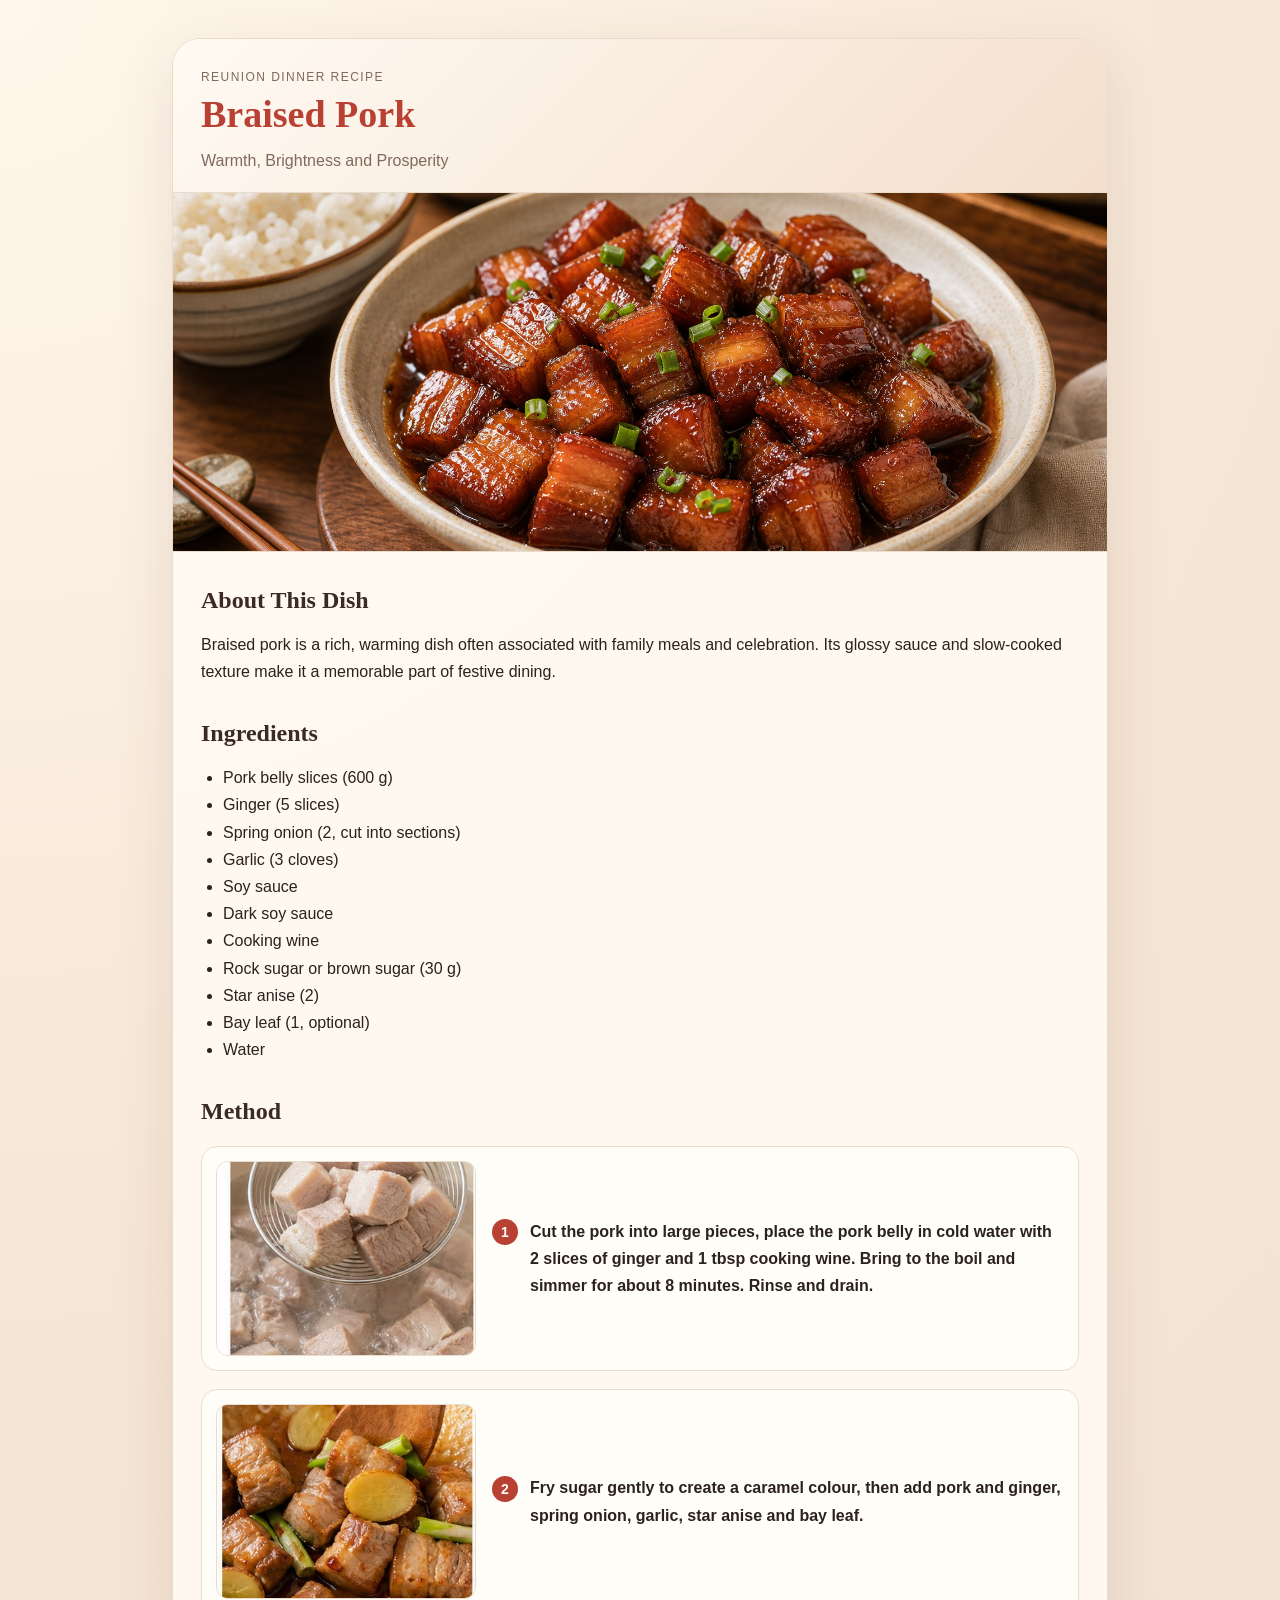
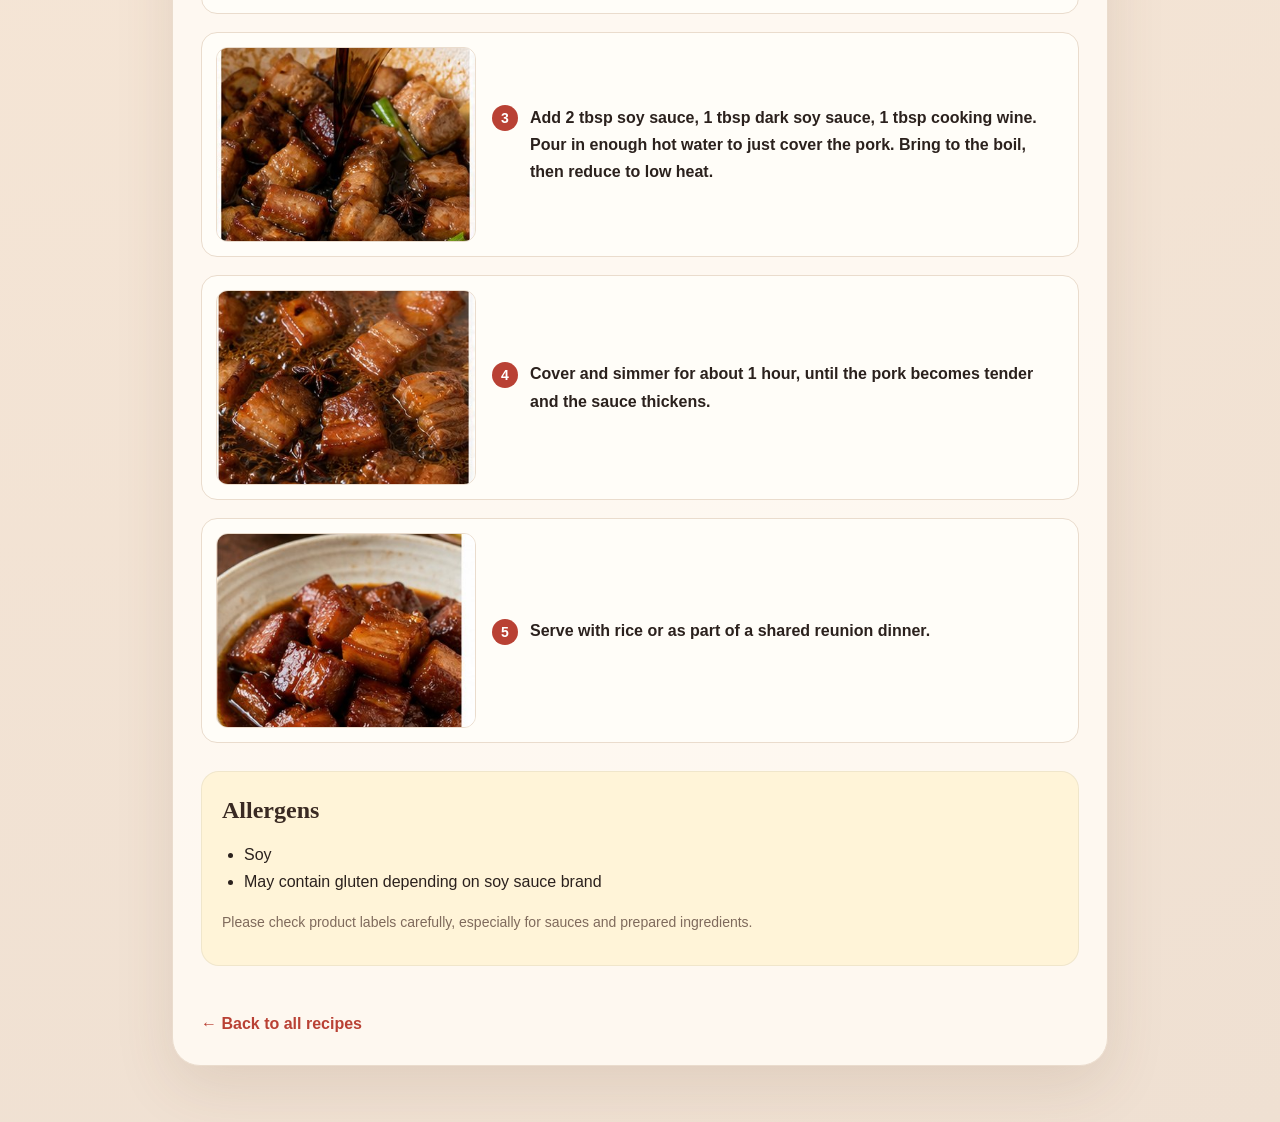
==== recipes/braised-pork.html @ e629e4c6 "Add files via upload" ====
<!DOCTYPE html>
<html lang="en">
<head>
<meta charset="utf-8">
<meta name="viewport" content="width=device-width, initial-scale=1">
<title>Braised Pork</title>
<link rel="stylesheet" href="../css/recipe-style.css">
</head>
<body>
<main class="page">
  <article class="recipe-card">
    <header class="hero">
      <div class="kicker">Reunion Dinner Recipe</div>
      <h1>Braised Pork</h1>
      <p class="subtitle">Warmth, Brightness and Prosperity</p>
    </header>

    <img src="../images/braised-pork-hero.png" alt="Braised Pork" class="hero-image">

    <div class="content">
      <section class="section">
        <h2>About This Dish</h2>
        <p>Braised pork is a rich, warming dish often associated with family meals and celebration. Its glossy sauce and slow-cooked texture make it a memorable part of festive dining.</p>
      </section>

      <section class="section">
        <h2>Ingredients</h2>
        <ul>
          <li>Pork belly slices (600 g)</li>
<li>Ginger (5 slices)</li>
<li>Spring onion (2, cut into sections)</li>
<li>Garlic (3 cloves)</li>
<li>Soy sauce</li>
<li>Dark soy sauce</li>
<li>Cooking wine</li>
<li>Rock sugar or brown sugar (30 g)</li>
<li>Star anise (2)</li>
<li>Bay leaf (1, optional)</li>
<li>Water</li>
        </ul>
      </section>

      <section class="section">
        <h2>Method</h2>
        <ol class="method-list">
          <li class="method-step">
            <img src="../images/method/braised-pork-step-1.jpg" alt="Cut the pork into large pieces, place the pork belly in cold water with 2 slices of ginger and 1 tbsp cooking wine. Bring to the boil and simmer for about 8 minutes. Rinse and drain. - step 1 for braised pork" class="method-image">
            <span>Cut the pork into large pieces, place the pork belly in cold water with 2 slices of ginger and 1 tbsp cooking wine. Bring to the boil and simmer for about 8 minutes. Rinse and drain.</span>
          </li>
          <li class="method-step">
            <img src="../images/method/braised-pork-step-2.jpg" alt="Fry sugar gently to create a caramel colour, then add pork and aromatics. - step 2 for braised pork" class="method-image">
            <span>Fry sugar gently to create a caramel colour, then add pork and ginger, spring onion, garlic, star anise and bay leaf.</span>
          </li>
          <li class="method-step">
            <img src="../images/method/braised-pork-step-3.jpg" alt="Add soy sauce, dark soy sauce, cooking wine, spices and water. - step 3 for braised pork" class="method-image">
            <span>Add 2 tbsp soy sauce, 1 tbsp dark soy sauce, 1 tbsp cooking wine. Pour in enough hot water to just cover the pork. Bring to the boil, then reduce to low heat.</span>
          </li>
          <li class="method-step">
            <img src="../images/method/braised-pork-step-4.jpg" alt="Simmer slowly until the pork becomes tender and the sauce thickens. - step 4 for braised pork" class="method-image">
            <span>Cover and simmer for about 1 hour, until the pork becomes tender and the sauce thickens.</span>
          </li>
          <li class="method-step">
            <img src="../images/method/braised-pork-step-5.jpg" alt="Serve with rice or as part of a shared reunion dinner. - step 5 for braised pork" class="method-image">
            <span>Serve with rice or as part of a shared reunion dinner.</span>
          </li>
        </ol>
      </section>

      <section class="info-box allergen">
        <h2>Allergens</h2>
        <ul>
          <li>Soy</li>
<li>May contain gluten depending on soy sauce brand</li>
        </ul>
        <p class="note">Please check product labels carefully, especially for sauces and prepared ingredients.</p>
      </section>


      <a href="../index.html" class="back-link">&larr; Back to all recipes</a>
    </div>
  </article>
</main>
</body>
</html>
---- css/recipe-style.css ----
:root{
  --paper:#faf6ef;
  --card:#fffaf3;
  --ink:#2b211d;
  --muted:#7f6a5c;
  --red:#b94134;
  --gold:#c79855;
  --line:#eadccd;
  --blue:#eef5ff;
  --cream:#f7efe5;
  --warning:#fff4d8;
}

*{box-sizing:border-box}

body{
  margin:0;
  font-family: Arial, Helvetica, sans-serif;
  background:
    radial-gradient(circle at top left,#fff7eb 0,#f6e6d6 42%,#efe0d2 100%);
  color:var(--ink);
  line-height:1.7;
}

.page{
  max-width:980px;
  margin:0 auto;
  padding:38px 22px 56px;
}

.recipe-card{
  background:rgba(255,250,243,.92);
  border:1px solid var(--line);
  border-radius:28px;
  box-shadow:0 20px 60px rgba(100,63,38,.12);
  overflow:hidden;
}

.hero{
  padding:28px 28px 18px;
  background:linear-gradient(135deg,#fffaf3,#f4dfcd);
}

.kicker{
  text-transform:uppercase;
  letter-spacing:.12em;
  color:var(--muted);
  font-size:12px;
  margin-bottom:6px;
}

h1{
  margin:0;
  font-family: Georgia, 'Times New Roman', serif;
  font-size:38px;
  color:var(--red);
  line-height:1.15;
}

.subtitle{
  color:var(--muted);
  margin:10px 0 0;
}

.hero-image{
  width:100%;
  height:360px;
  object-fit:cover;
  display:block;
  background:#f1dfcc;
  border-top:1px solid var(--line);
  border-bottom:1px solid var(--line);
}

.content{
  padding:28px;
}

.section{
  margin:0 0 28px;
}

h2{
  font-family: Georgia, 'Times New Roman', serif;
  font-size:24px;
  margin:0 0 10px;
  color:#3a2a23;
}

p{margin:0 0 12px}

ul,ol{
  margin-top:8px;
  padding-left:22px;
}

.method-list{
  display:grid;
  gap:18px;
  margin-top:14px;
  padding-left:0;
  list-style:none;
  counter-reset:method-step;
}

.method-step{
  counter-increment:method-step;
  display:grid;
  grid-template-columns:minmax(180px,260px) 1fr;
  gap:16px;
  align-items:center;
  padding:14px;
  border:1px solid var(--line);
  border-radius:16px;
  background:#fffdf8;
}

.method-step span{
  position:relative;
  display:block;
  padding-left:38px;
  font-weight:600;
}

.method-step span::before{
  content:counter(method-step);
  position:absolute;
  left:0;
  top:.12em;
  width:26px;
  height:26px;
  border-radius:50%;
  display:grid;
  place-items:center;
  background:var(--red);
  color:#fff;
  font-size:14px;
  line-height:1;
}

.method-image{
  width:100%;
  aspect-ratio:4/3;
  object-fit:cover;
  display:block;
  border-radius:12px;
  border:1px solid var(--line);
  background:#f1dfcc;
}

.info-box{
  padding:18px 20px;
  border-radius:18px;
  margin:22px 0;
  border:1px solid rgba(0,0,0,.06);
}

.allergen{background:var(--warning)}

.note{
  font-size:14px;
  color:var(--muted);
}

.back-link{
  display:inline-block;
  margin-top:22px;
  color:var(--red);
  text-decoration:none;
  font-weight:700;
}

.grid{
  display:grid;
  grid-template-columns:repeat(auto-fit,minmax(220px,1fr));
  gap:18px;
}

.recipe-link{
  display:block;
  padding:18px;
  border-radius:18px;
  background:#fffaf3;
  border:1px solid var(--line);
  color:var(--ink);
  text-decoration:none;
  box-shadow:0 10px 30px rgba(100,63,38,.08);
}

.recipe-link b{
  color:var(--red);
}

@media(max-width:650px){
  .page{padding:22px 14px 40px}
  h1{font-size:30px}
  .hero-image{height:250px}
  .content,.hero{padding:22px}
  .method-step{
    grid-template-columns:1fr;
    gap:12px;
  }
}
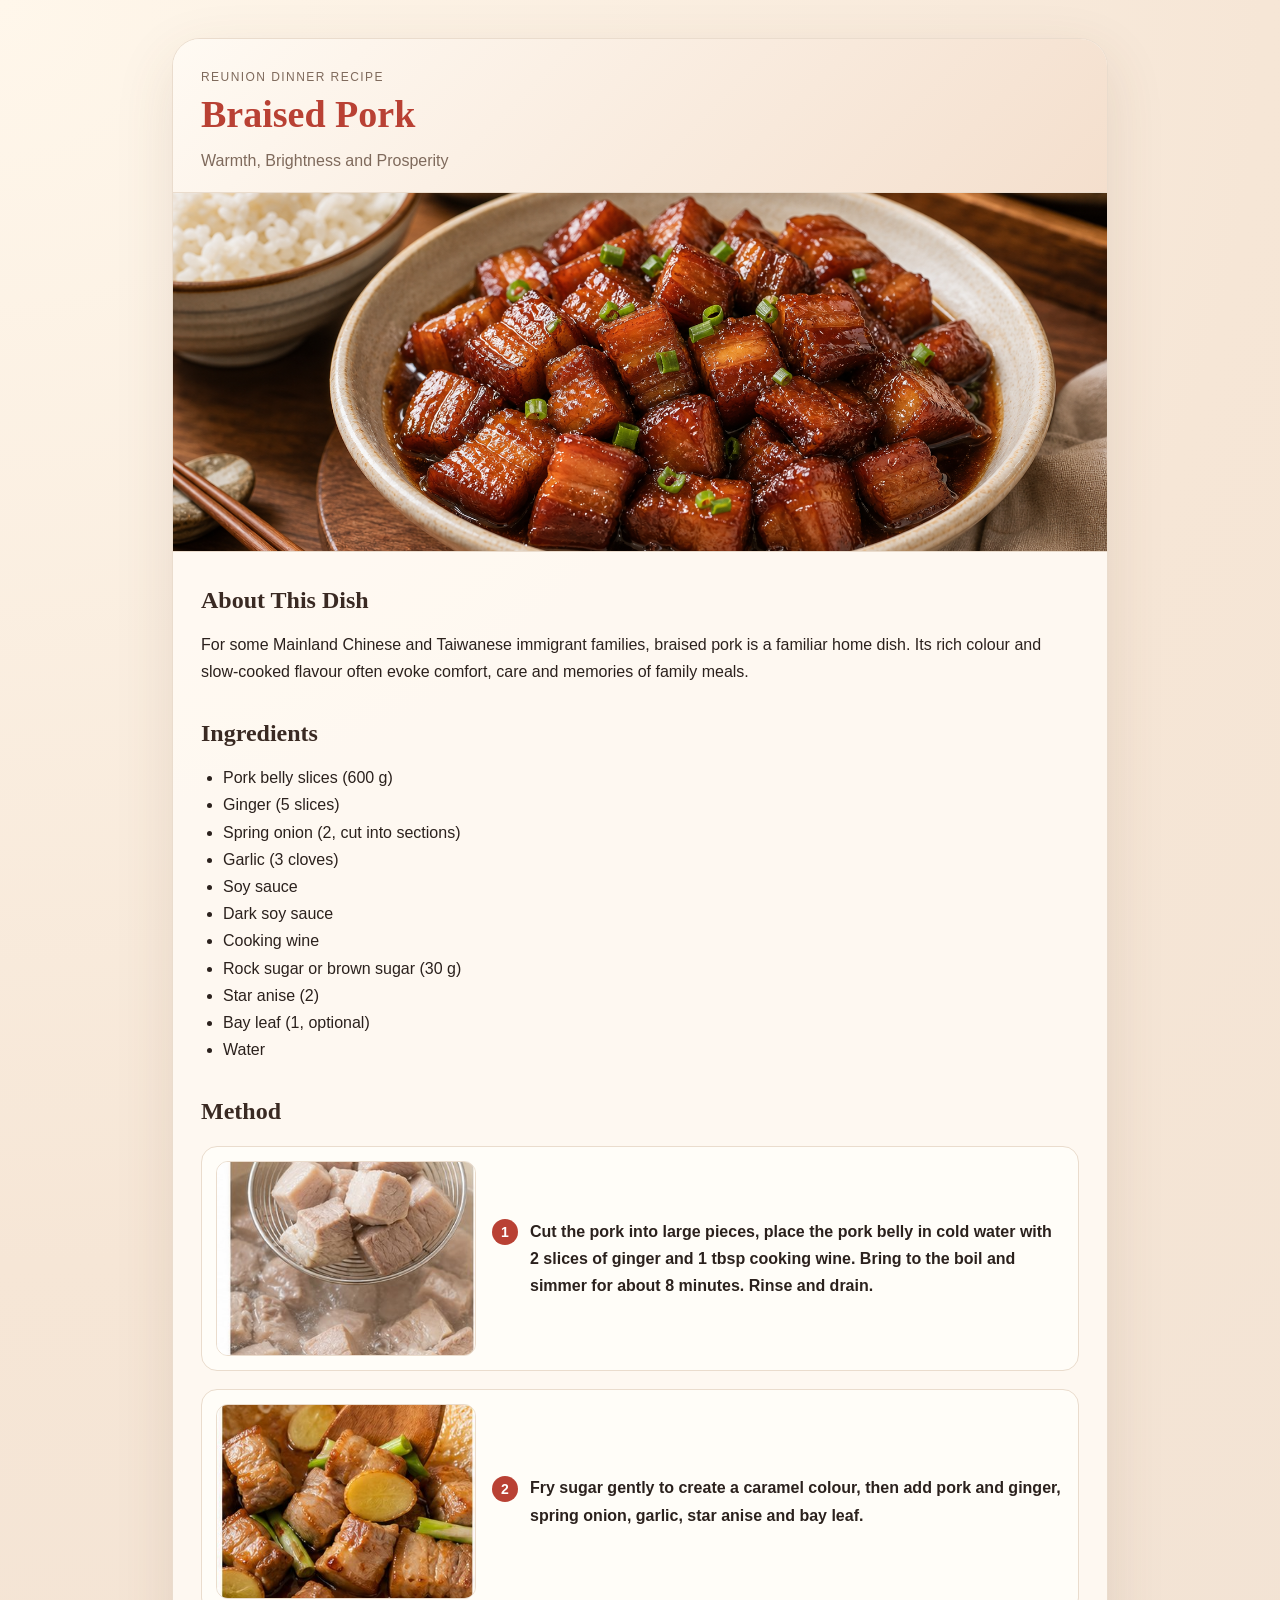
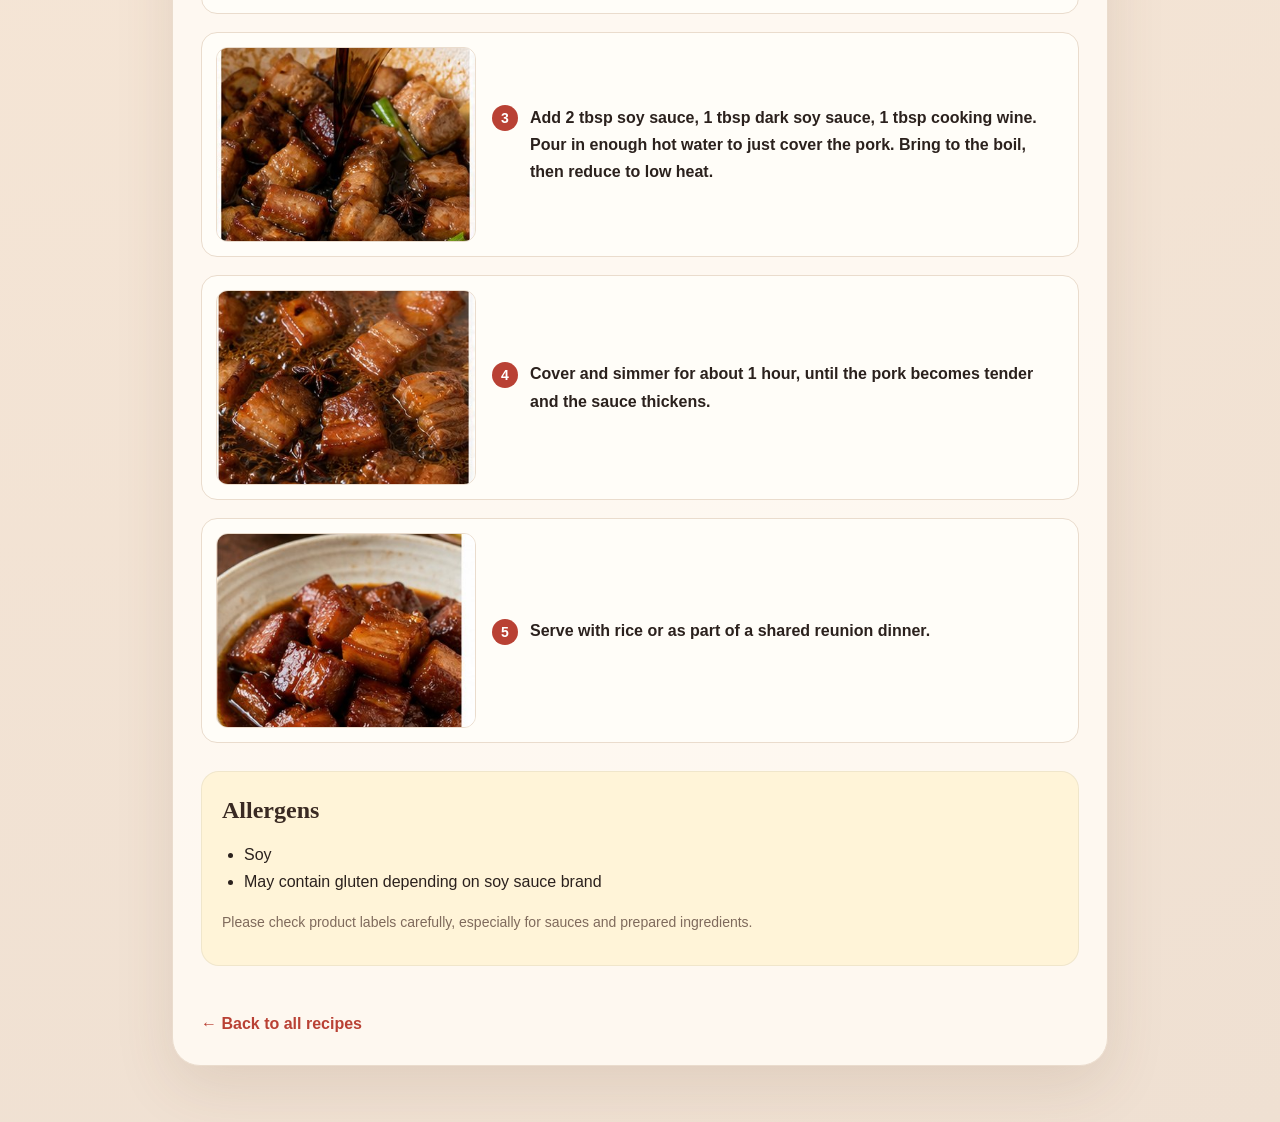
==== commit 5ed094c5: "Revise braised pork recipe details and allergens Updated the description of the dish to reflect its " ====
--- a/recipes/braised-pork.html
+++ b/recipes/braised-pork.html
@@ -20,7 +20,7 @@
     <div class="content">
       <section class="section">
         <h2>About This Dish</h2>
-        <p>Braised pork is a rich, warming dish often associated with family meals and celebration. Its glossy sauce and slow-cooked texture make it a memorable part of festive dining.</p>
+        <p>For some Mainland Chinese and Taiwanese immigrant families, braised pork is a familiar home dish. Its rich colour and slow-cooked flavour often evoke comfort, care and memories of family meals.</p>
       </section>
 
       <section class="section">
